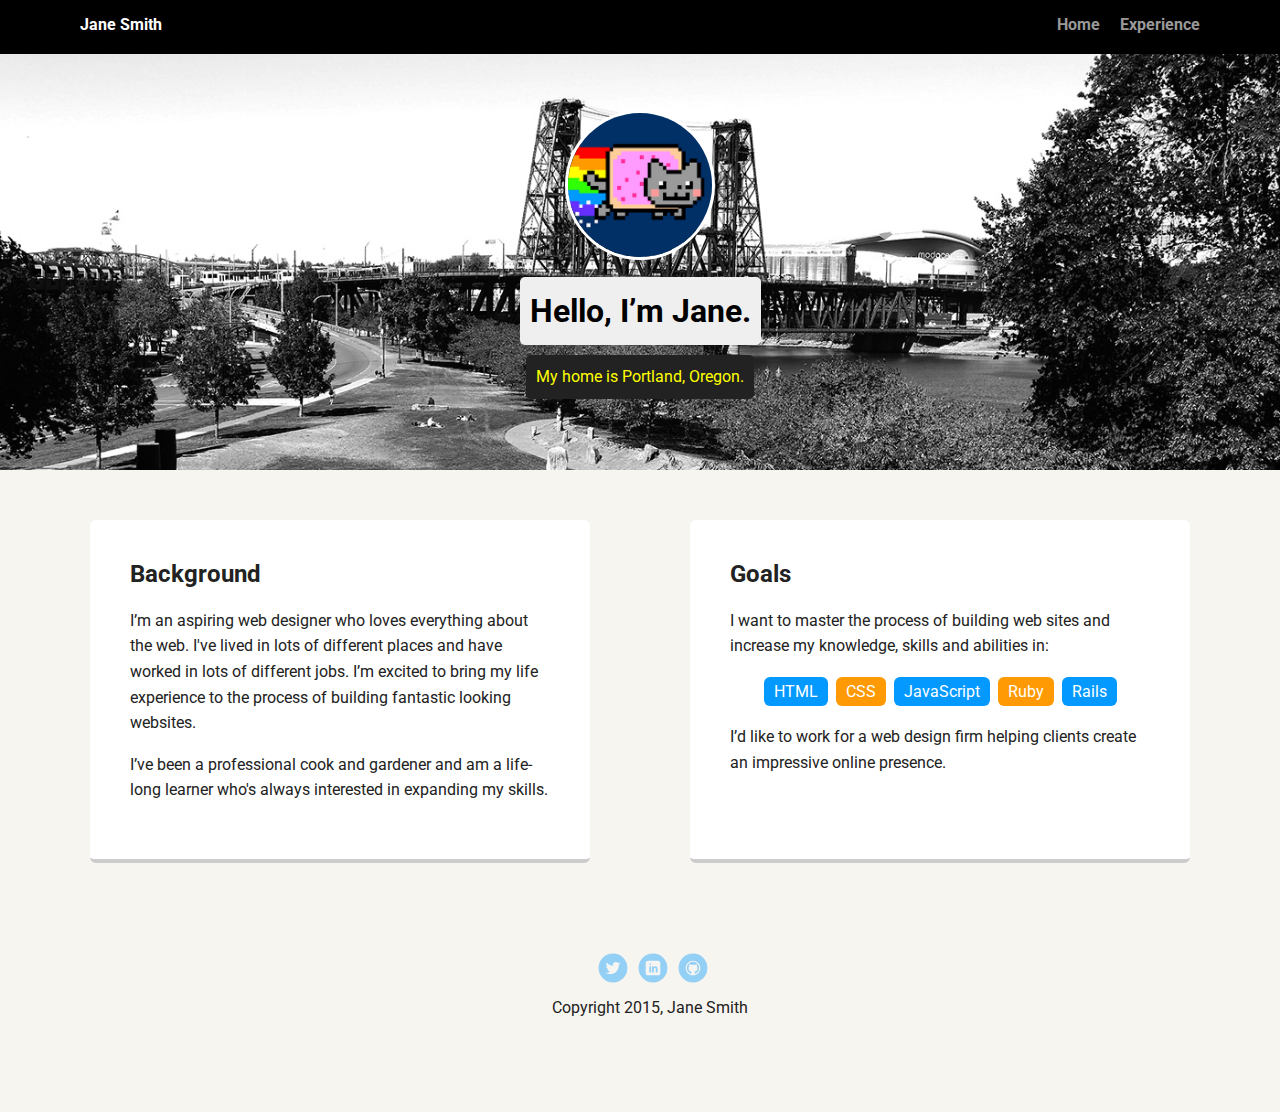
==== portfolio_update_v1/index.html @ c1d1f899 "Update" ====
<!doctype html>
<html lang="en">
<head>
  <meta charset="utf-8">
  <title>Jane Smith's Profile</title>
  <meta name="viewport" content="width=device-width, initial-scale=1.0">
  <link rel="stylesheet" href="styles.css">
  <link href="https://fonts.googleapis.com/css?family=Muli%7CRoboto:400,300,500,700,900" rel="stylesheet"></head>
  <body>

    <div class="main-nav">
        <ul class="nav">
          <li class="name">Jane Smith</li>
          <li><a href="#">Home</a></li>
          <li><a href="#">Experience</a></li>
        </ul>
    </div>

    <header>
      <img src="images/me.png" alt="Drawing of Jane Smith" class="profile-image">
      <h1 class="tag name">Hello, I’m Jane.</h1>
      <p class="tag location">My home is Portland, Oregon.</p>
    </header>

    <main class="flex">
      <div class="card">
        <h2>Background</h2>
        <p>I’m an aspiring web designer who loves everything about the web. I've lived in lots of different places and have worked in lots of different jobs. I’m excited to bring my life experience to the process of building fantastic looking websites.</p>
        <p>I’ve been a professional cook and gardener and am a life-long learner who's always interested in expanding my skills.</p>
      </div> 

      <div class="card">
        <h2>Goals</h2>
        <p>I want to master the process of building web sites and increase my knowledge, skills and abilities in:</p>
        <ul class="skills">
          <li>HTML</li>
          <li>CSS</li>
          <li>JavaScript</li>
          <li>Ruby</li>
          <li>Rails</li>
        </ul>
        <p>I’d like to work for a web design firm helping clients create an impressive online presence.</p>
      </div> 

    </main>
    <footer>
      <ul>
        <li><a href="#" class="social twitter">Twitter</a></li>
        <li><a href="#" class="social linkedin">LinkedIn</a></li>
        <li><a href="#" class="social github">Github</a></li>
      </ul>
      <p class="copyright">Copyright 2015, Jane Smith</p>
    </footer>
  </body>
  </html>
---- portfolio_update_v1/styles.css ----
/* Global Layout Set-up */
* { 
  box-sizing: border-box;
}
  
body {
  margin: 0;
  padding: 0;
  text-align: center;
  font-family: 'Roboto', sans-serif;
  color: #222;
  background: #f7f5f0;
}
/* Link Styles */

a {
  text-decoration: none;
  color: #999;
}
a:hover {
  color: #6633ff;
}

/* Section Styles */

.main-nav {
  width: 100%;
  background: black;
  min-height: 30px;
  padding: 10px;
  position: fixed;
  text-align: center;
}
.nav {
  display: flex;
  justify-content: space-around;
  font-weight: 700;
  list-style-type: none;
  margin: 0 auto;
  padding: 0;
}

.nav .name {
    display: block;
    margin-right: auto;
    color: white;
}
.nav li {
  padding: 5px 10px 10px 10px;
}
.nav a {
  transition: all .5s;
}
.nav a:hover {
  color: white
}

header {
  text-align: center;
  background: url('images/portland.jpg') no-repeat top center ;
  background-size: cover;
  overflow: hidden;
  padding-top: 60px;
}
header {
  line-height: 1.5;
}
header .profile-image {
  margin-top: 50px;
  width: 150px;
  height: 150px;
  border-radius: 50%;
  border: 3px solid white;
  transition: all .5s;
}
header .profile-image:hover {
  transform: scale(1.2) rotate(5deg);
}
.tag {
  background-color: #efefef;
  color: black;
  padding: 10px;
  border-radius: 5px;
  display: table;
  margin: 10px auto;
} 
.location {
  background-color: #222;
  color: yellow;
}
.card {
  margin: 30px;
  padding: 20px 40px 40px;
  max-width: 500px;
  text-align: left;
  background: #fff;
  border-bottom: 4px solid #ccc;
  border-radius: 6px;
  transition: all .5s;
}
.card:hover {
  border-color: #ff99ff;
}

ul.skills {
  padding: 0;
  text-align: center;
}

.skills li {
  border-radius: 6px;
  display: inline-block;
  background: #ff9904;
  color: white;
  padding: 5px 10px;
  margin: 2px;
}

.skills li:nth-child(odd) {
  background: #0399ff;
}

footer {
  width: 100%;
  min-height: 30px;
  padding: 20px 0 40px 20px;
}

footer .copyright {
  top: -8px;
  font-size: .75em;
}

footer ul {
  list-style-type: none;
  margin: 0;
  padding: 0;
}

footer ul li {
  display: inline-block;
}

a.social {
  display: inline-block;
  text-indent: -9999px;
  margin-left: 5px;
  width: 30px;
  height: 30px;
  background-size: 30px 30px;
  opacity: .4;
  transition: all .5s;
}
a.twitter {
  background-image: url(images/twitter.svg);
}
a.linkedin {
  background-image: url(images/linkedin.svg);
}
a.github {
  background-image: url(images/github.svg);
}
a.social:hover {
  opacity: 1;
}
.clearfix {
  clear: both;
}

/* Styles for larger screens */
@media screen and (min-width: 720px) {
  
  .flex {
      display: -ms-flexbox;      /* TWEENER - IE 10 */
      display: flex; 
      max-width: 1200px;
      -ms-flex-pack: distribute;
      justify-content: space-around;
      margin: 0 auto;
  }

  header {
    min-height: 470px;
  }

  .nav {
    max-width: 1200px;
    padding: 0 30px;
  }


  main {
    padding-top: 20px;
  }

  main p {
    line-height: 1.6em;
  }

  footer {
    font-size: 1.3em;
    max-width: 1200px;
    margin: 40px auto;
  }

}
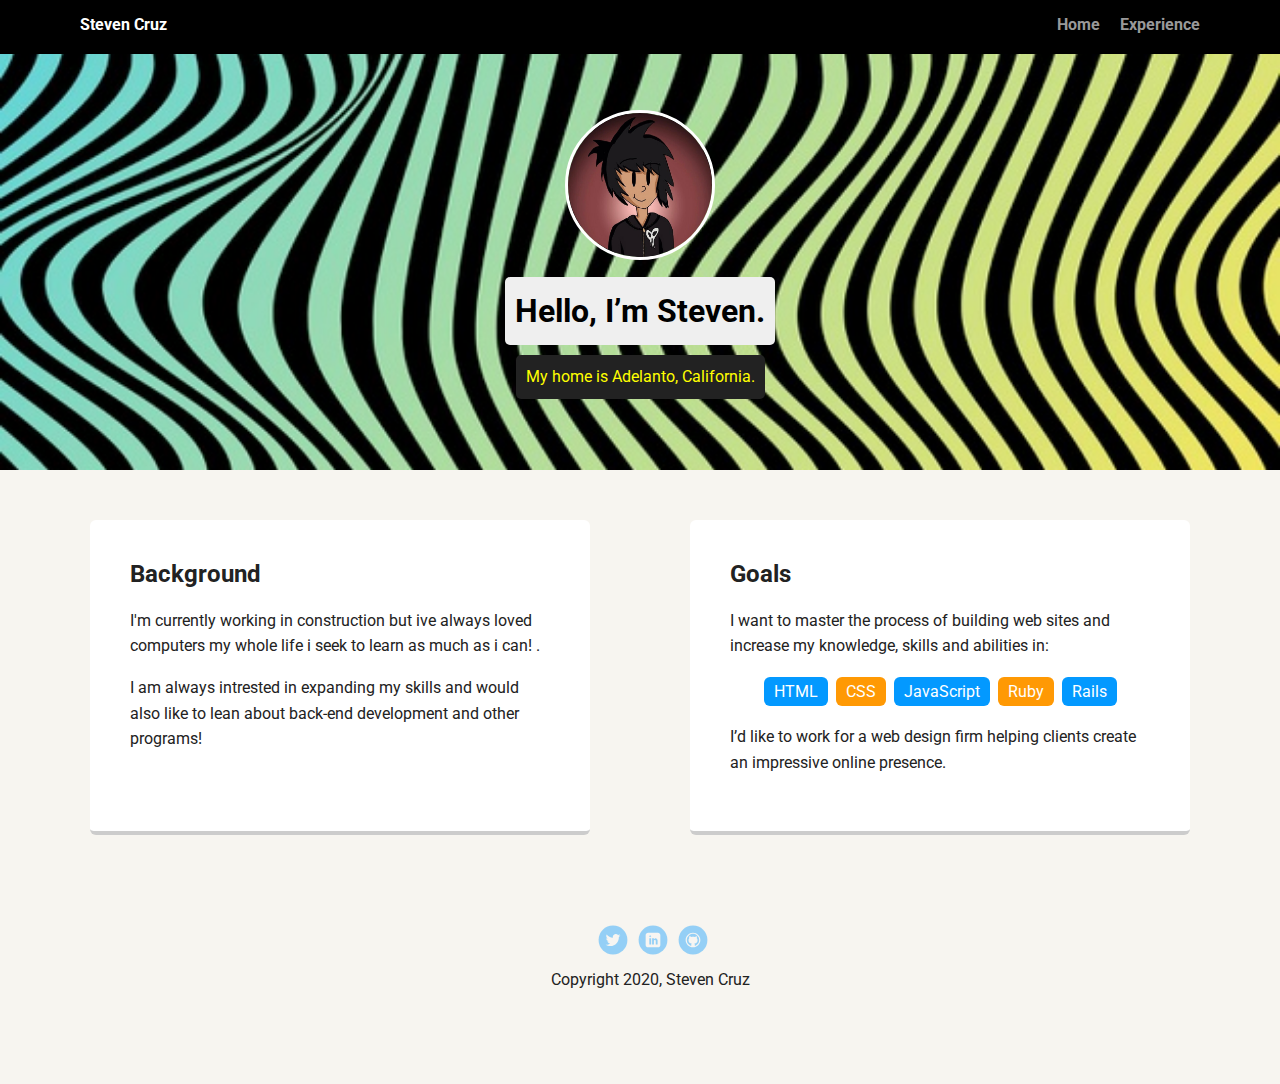
==== commit 83f1c923: "FD" ====
--- a/portfolio_update_v1/index.html
+++ b/portfolio_update_v1/index.html
@@ -2,7 +2,7 @@
 <html lang="en">
 <head>
   <meta charset="utf-8">
-  <title>Jane Smith's Profile</title>
+  <title>Steven Cruz's Profile</title>
   <meta name="viewport" content="width=device-width, initial-scale=1.0">
   <link rel="stylesheet" href="styles.css">
   <link href="https://fonts.googleapis.com/css?family=Muli%7CRoboto:400,300,500,700,900" rel="stylesheet"></head>
@@ -10,23 +10,23 @@
 
     <div class="main-nav">
         <ul class="nav">
-          <li class="name">Jane Smith</li>
-          <li><a href="#">Home</a></li>
-          <li><a href="#">Experience</a></li>
+          <li class="name">Steven Cruz</li>
+          <li><a href="index.html">Home</a></li>
+          <li><a href="experience.html">Experience</a></li>
         </ul>
     </div>
 
     <header>
-      <img src="images/me.png" alt="Drawing of Jane Smith" class="profile-image">
-      <h1 class="tag name">Hello, I’m Jane.</h1>
-      <p class="tag location">My home is Portland, Oregon.</p>
+      <img src="images/vv1a.jpg" alt="Drawing of Steven!" class="profile-image">
+      <h1 class="tag name">Hello, I’m Steven.</h1>
+      <p class="tag location">My home is Adelanto, California.</p>
     </header>
 
     <main class="flex">
       <div class="card">
         <h2>Background</h2>
-        <p>I’m an aspiring web designer who loves everything about the web. I've lived in lots of different places and have worked in lots of different jobs. I’m excited to bring my life experience to the process of building fantastic looking websites.</p>
-        <p>I’ve been a professional cook and gardener and am a life-long learner who's always interested in expanding my skills.</p>
+        <p> I'm currently working in construction but ive always loved computers my whole life  i seek to learn as much as i can! .</p>
+        <p>I am always intrested in expanding my skills and would also like to lean about back-end development and other programs! </p>
       </div> 
 
       <div class="card">
@@ -46,10 +46,10 @@
     <footer>
       <ul>
         <li><a href="#" class="social twitter">Twitter</a></li>
-        <li><a href="#" class="social linkedin">LinkedIn</a></li>
-        <li><a href="#" class="social github">Github</a></li>
+        <li><a href="https://www.linkedin.com/in/steven-cruz-b81939aa/" class="social linkedin">LinkedIn</a></li>
+        <li><a href="https://github.com/1anomie0" class="social github">Github</a></li>
       </ul>
-      <p class="copyright">Copyright 2015, Jane Smith</p>
+      <p class="copyright">Copyright 2020, Steven Cruz</p>
     </footer>
   </body>
   </html>
--- a/portfolio_update_v1/styles.css
+++ b/portfolio_update_v1/styles.css
@@ -57,7 +57,7 @@
 
 header {
   text-align: center;
-  background: url('images/portland.jpg') no-repeat top center ;
+  background: url('images/psy.jpeg') no-repeat top center ;
   background-size: cover;
   overflow: hidden;
   padding-top: 60px;
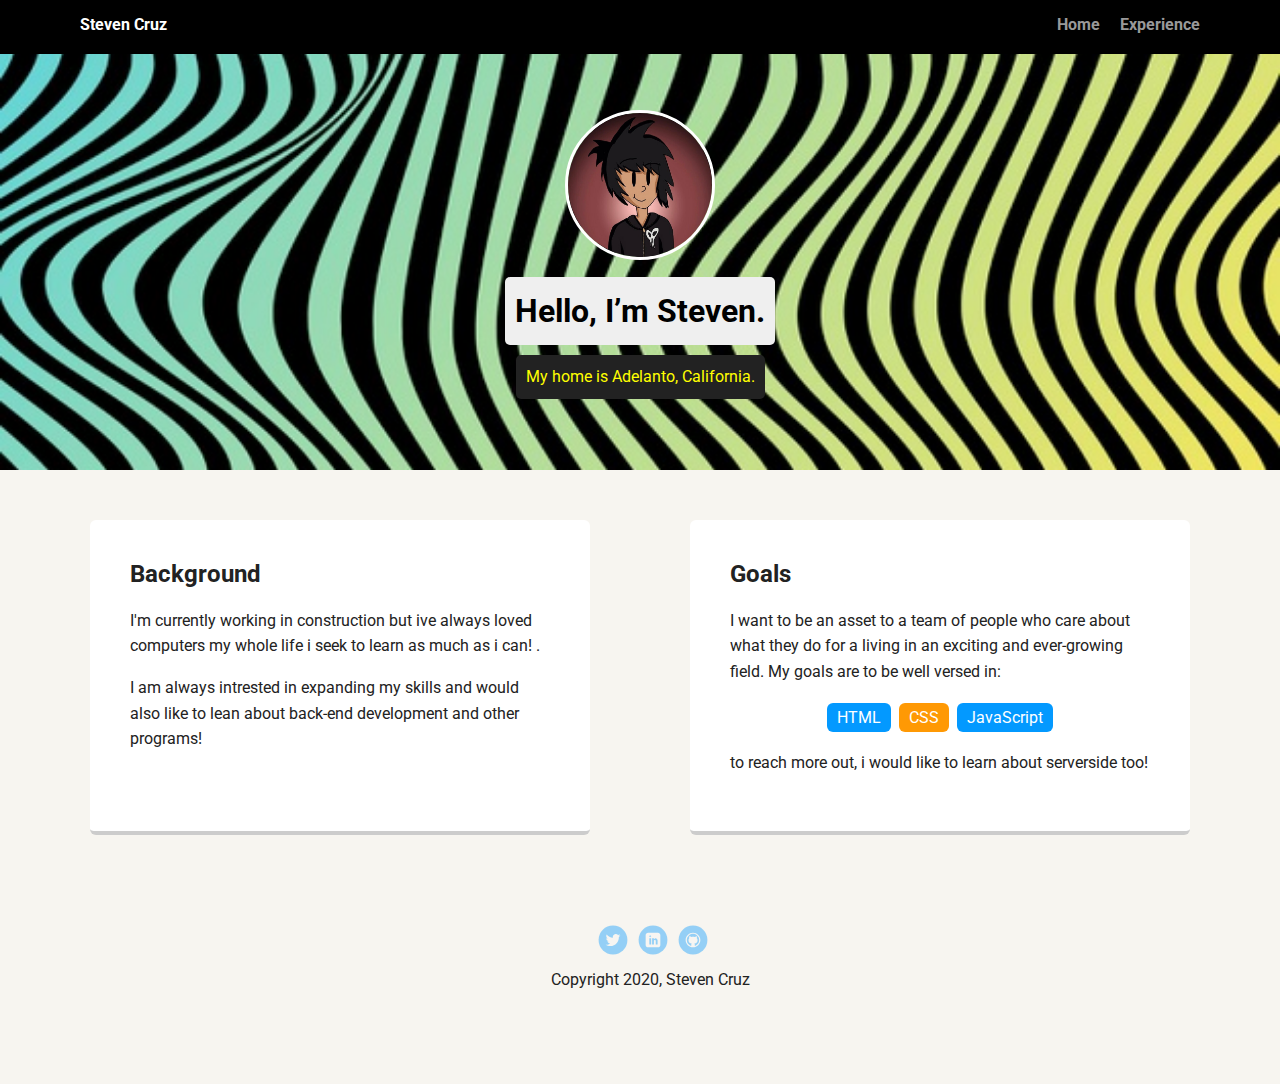
==== commit 1b6a82e3: "Changed goals!" ====
--- a/portfolio_update_v1/index.html
+++ b/portfolio_update_v1/index.html
@@ -31,15 +31,13 @@
 
       <div class="card">
         <h2>Goals</h2>
-        <p>I want to master the process of building web sites and increase my knowledge, skills and abilities in:</p>
+        <p> I want to be an asset to a team of people who care about what they do for a living in an exciting and ever-growing field. My goals are to be well versed in:</p>
         <ul class="skills">
           <li>HTML</li>
           <li>CSS</li>
           <li>JavaScript</li>
-          <li>Ruby</li>
-          <li>Rails</li>
-        </ul>
-        <p>I’d like to work for a web design firm helping clients create an impressive online presence.</p>
+          </ul>
+        <p> to reach more out, i would like to learn about serverside too!</p>
       </div> 
 
     </main>
